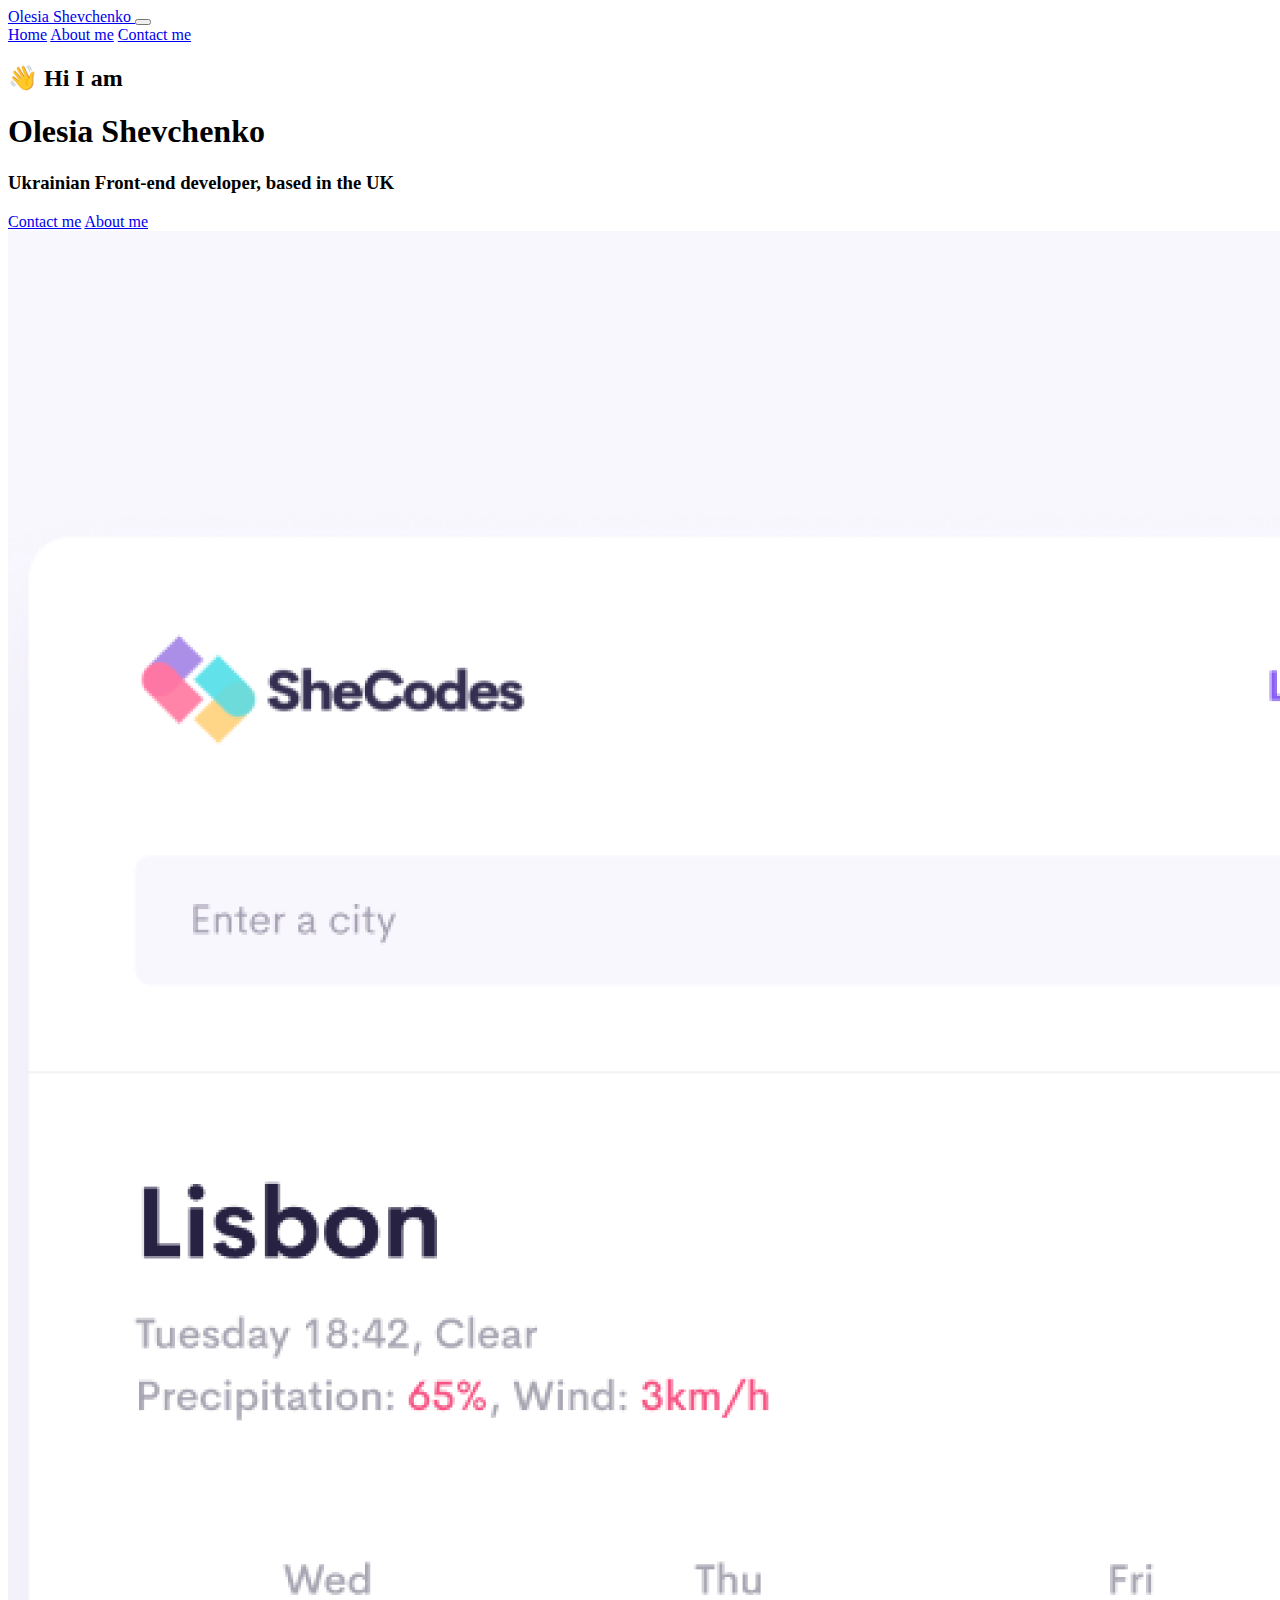
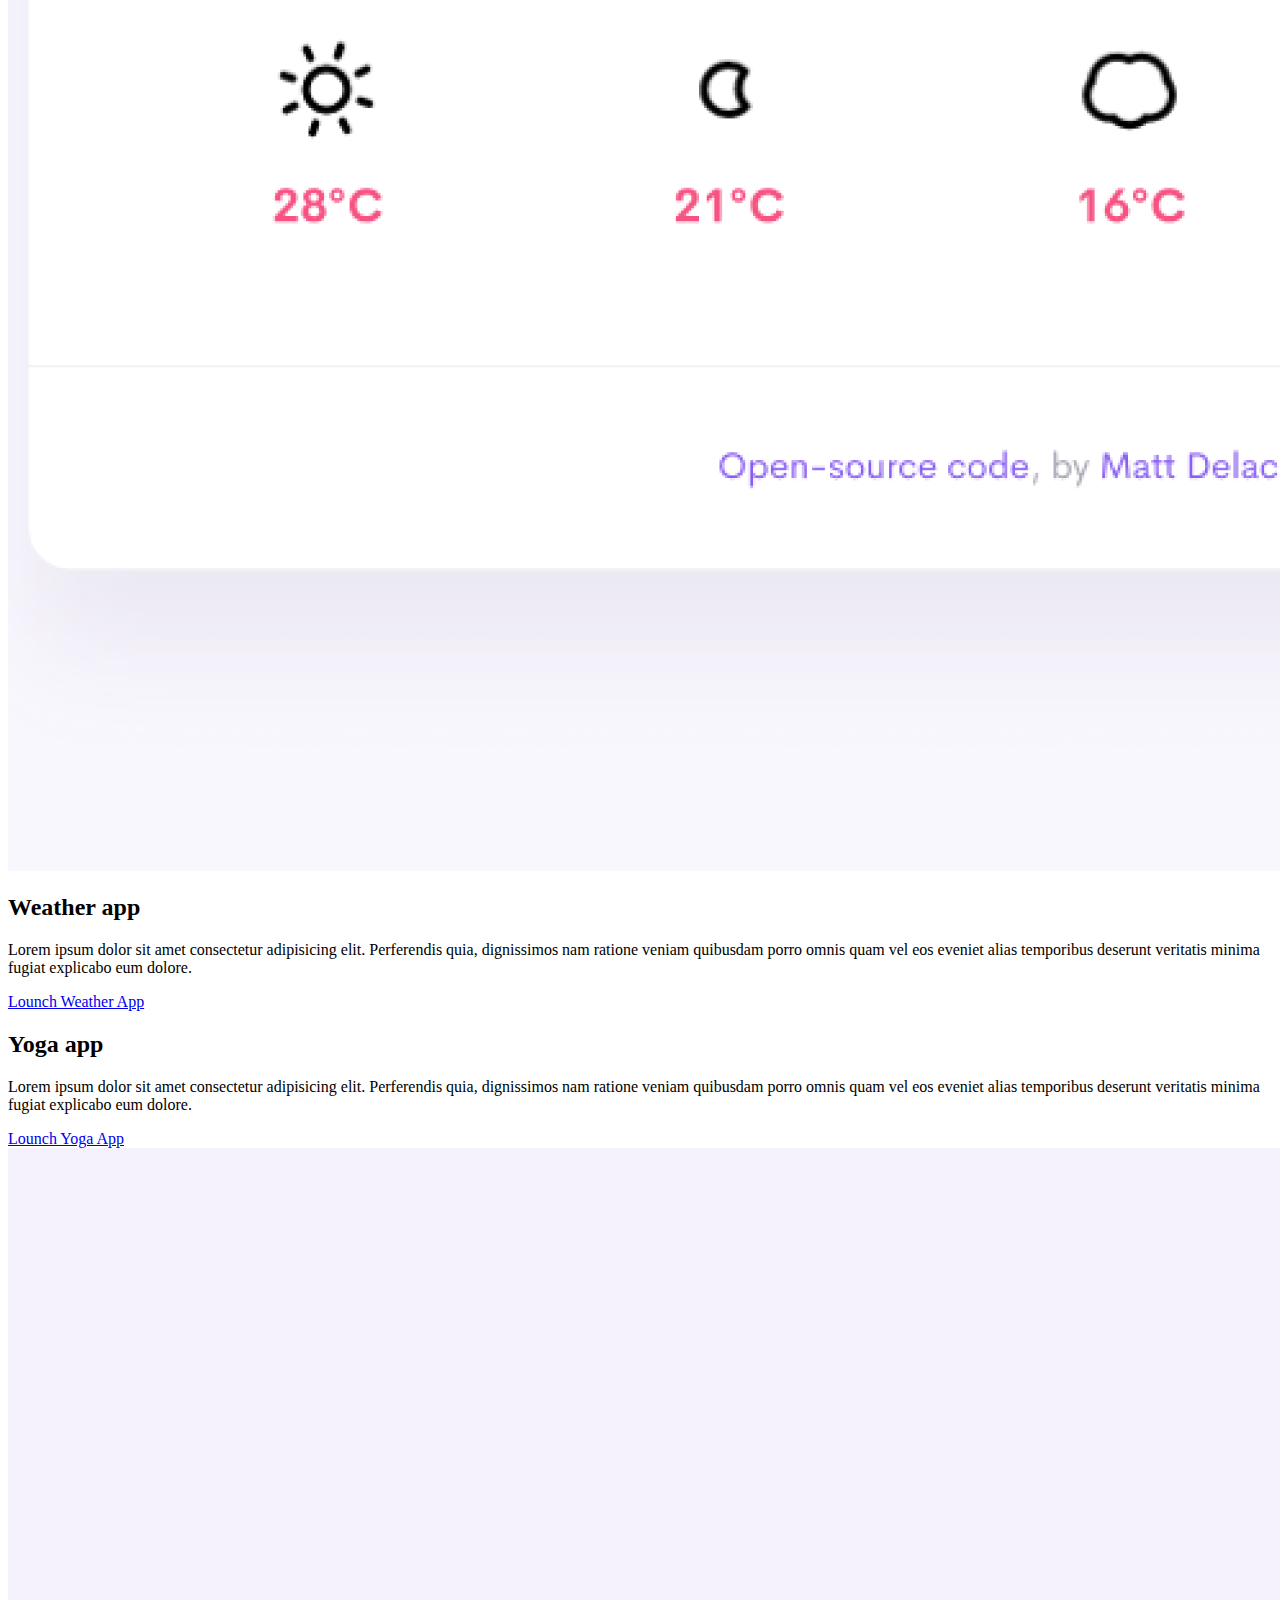
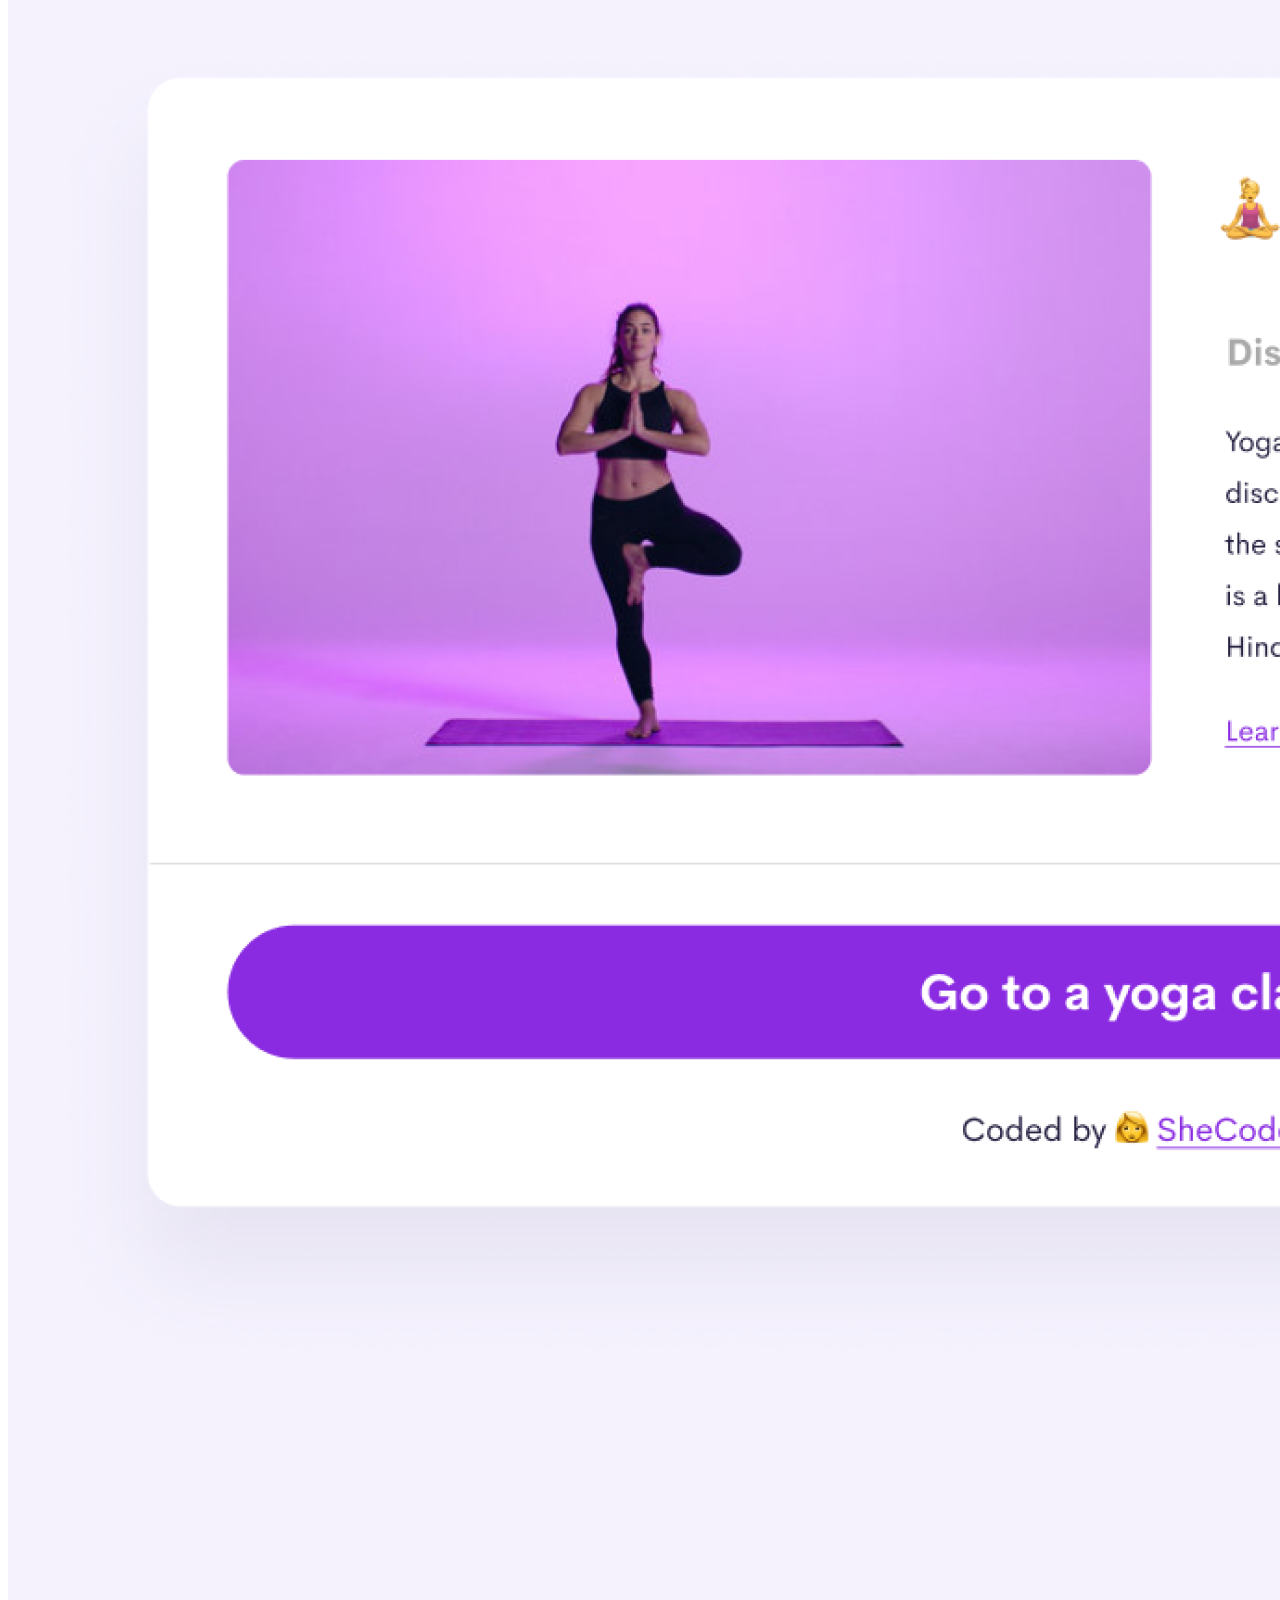
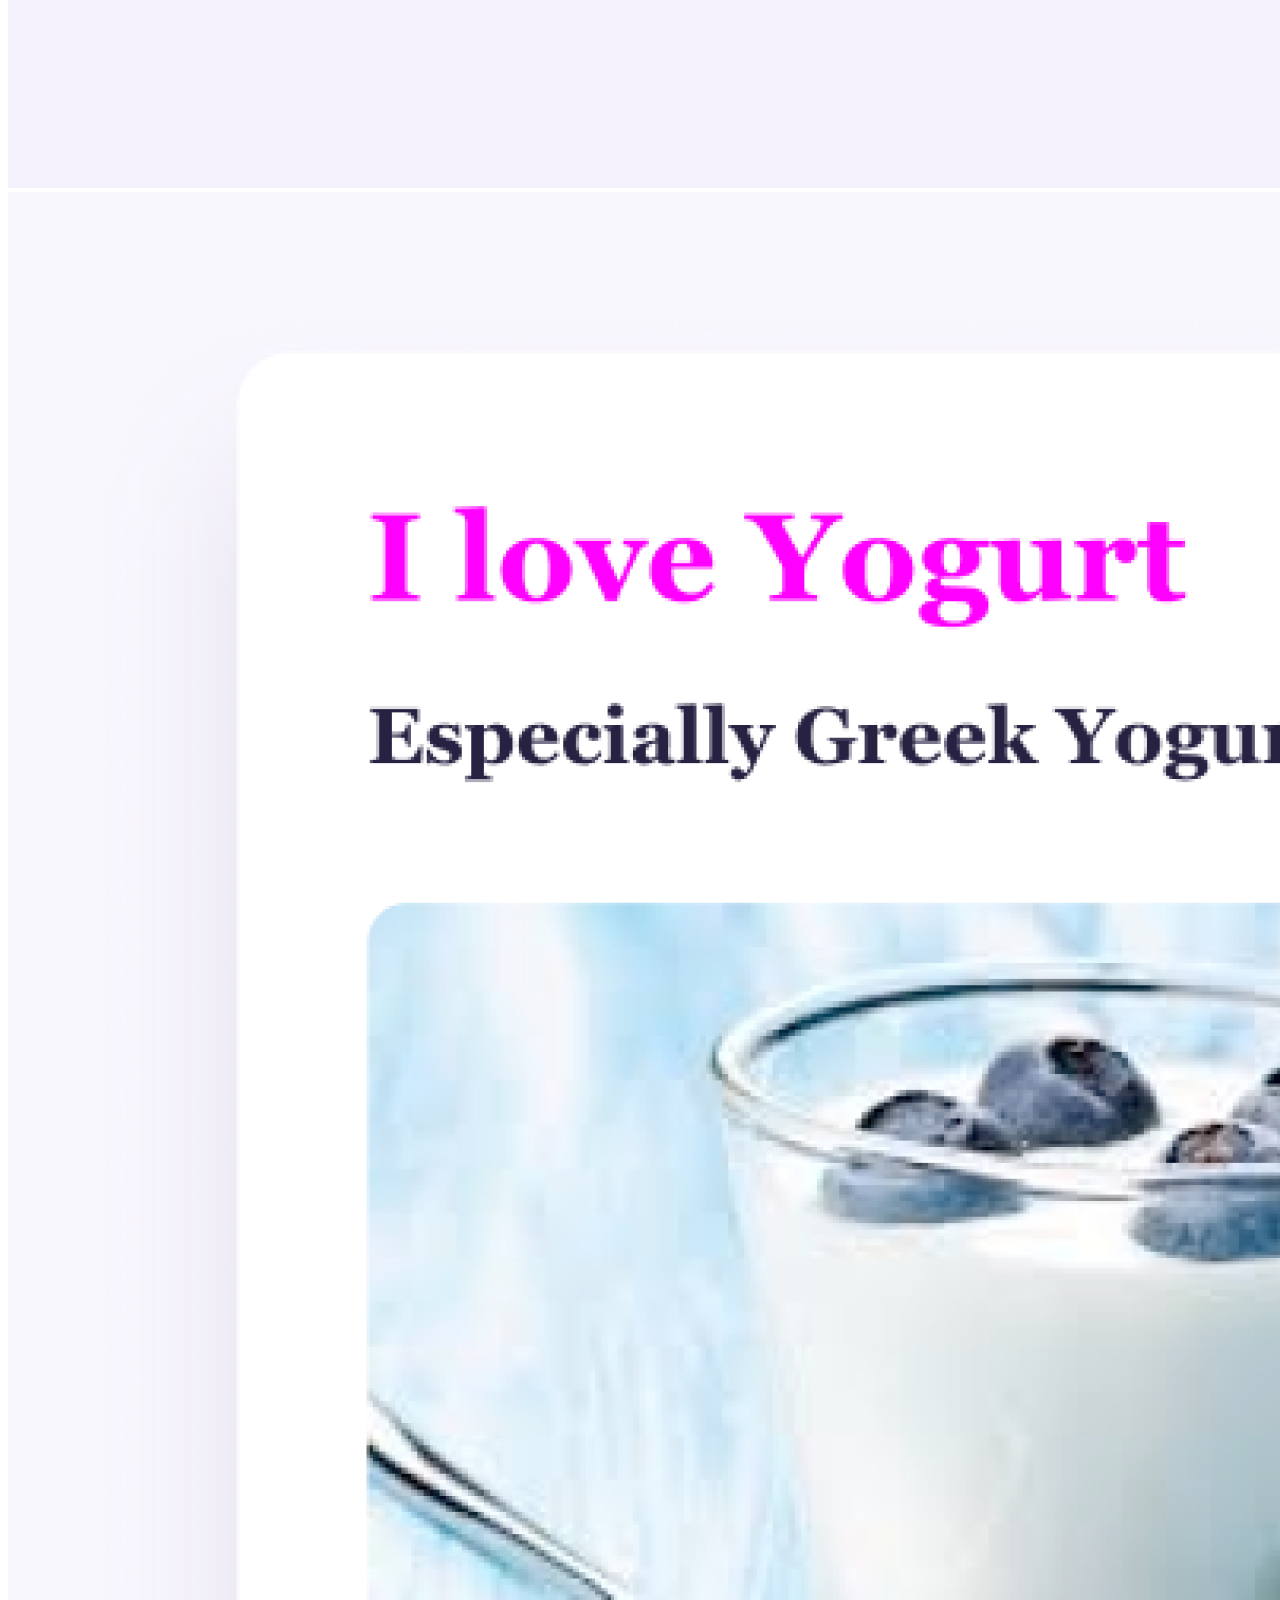
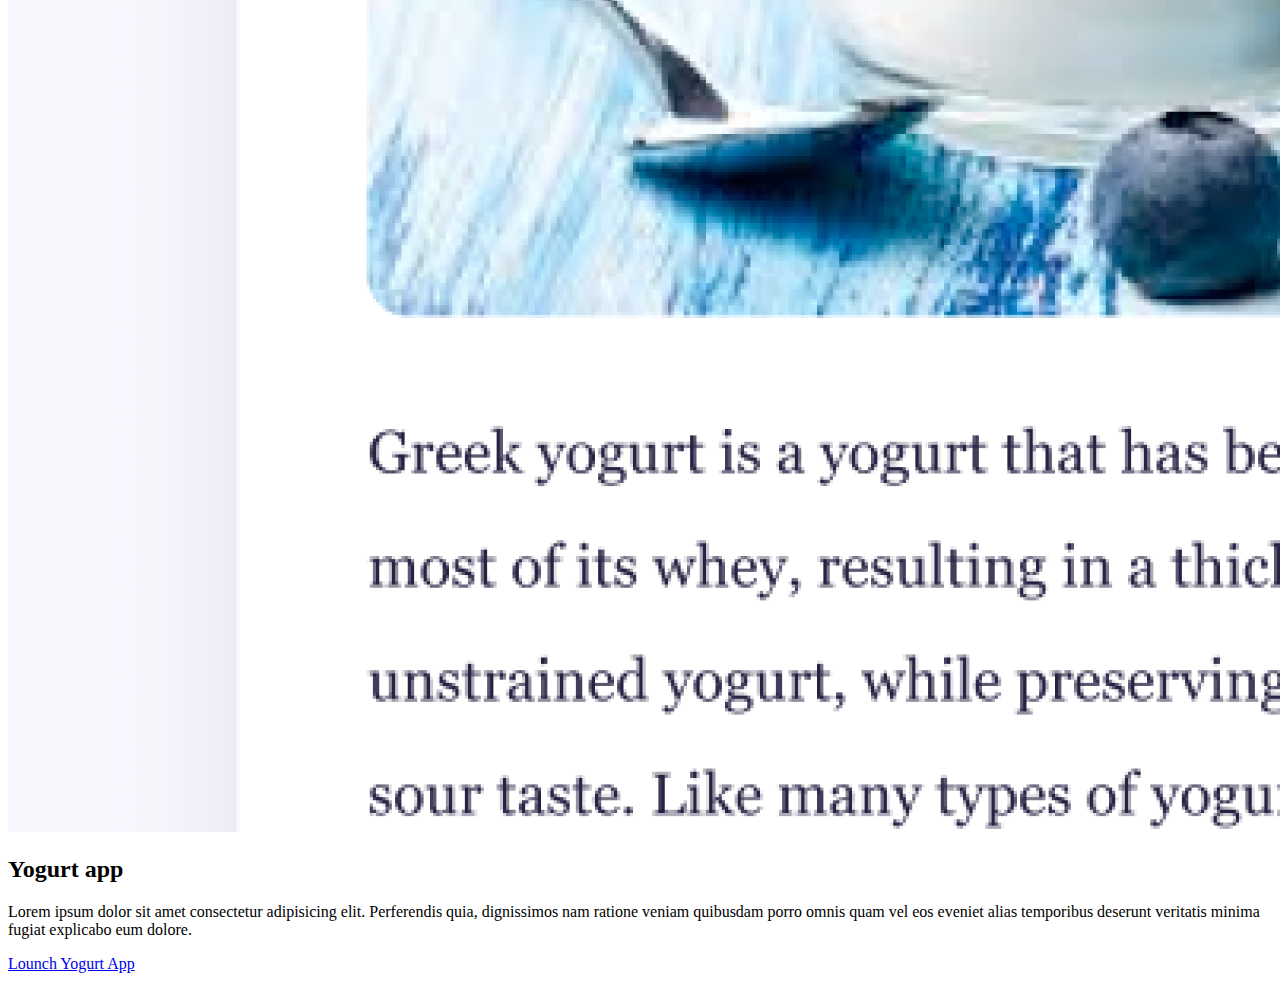
==== index.html @ 9908bea6 "First uploading" ====
<!DOCTYPE html>
<html lang="en">

    <head>
        <meta charset="UTF-8" />
        <meta http-equiv="X-UA-Compatible" content="IE=edge" />
        <meta name="viewport" content="width=device-width, initial-scale=1.0" />
        <link href="https://cdn.jsdelivr.net/npm/bootstrap@5.2.0/dist/css/bootstrap.min.css" rel="stylesheet"
            integrity="sha384-gH2yIJqKdNHPEq0n4Mqa/HGKIhSkIHeL5AyhkYV8i59U5AR6csBvApHHNl/vI1Bx"
            crossorigin="anonymous" />
        <script src="https://cdn.jsdelivr.net/npm/bootstrap@5.2.0/dist/js/bootstrap.bundle.min.js"
            integrity="sha384-A3rJD856KowSb7dwlZdYEkO39Gagi7vIsF0jrRAoQmDKKtQBHUuLZ9AsSv4jD4Xa"
            crossorigin="anonymous"></script>

        <title>Olesia Shevchenko</title>
        <link rel="stylesheet" href="style.css" />
    </head>

    <body>
        <nav class="navbar navbar-expand-lg bg-light fixed-top">
            <div class="container">
                <a class="navbar-brand" href="index.html">
                Olesia Shevchenko
                </a>
                <button class="navbar-toggler" type="button" data-bs-toggle="collapse"
                    data-bs-target="#navbarNavAltMarkup" aria-controls="navbarNavAltMarkup" aria-expanded="false"
                    aria-label="Toggle navigation">
                    <span class="navbar-toggler-icon"></span>
                </button>
                <div class="collapse navbar-collapse" id="navbarNavAltMarkup">
                    <div class="navbar-nav">
                        <a class="nav-link active" aria-current="page" href="index.html">Home</a>
                        <a class="nav-link" href="about.html">About me</a>
                        <a class="nav-link" href="about.html#contact">Contact me</a>
                    </div>
                </div>
            </div>
        </nav>

        <h2>👋 Hi I am</h2>
        <h1>Olesia Shevchenko</h1>
        <h3>Ukrainian Front-end developer, based in the UK</h3>
        <div class="navigation-links mb-5">
            <a href="about.html#contact" class="contact-link">Contact me</a>
            <a href="about.html" class="about-link">About me</a>
        </div>
        <div class="container">
            <div class="row">
            <div class="col-md-6">
                <img src="images/weather.png" class="img-fluid rounded">
            </div>
            <div class="col-md-6">
            <h2 class="mb-3">
                Weather app
            </h2>
            <p>
                Lorem ipsum dolor sit amet consectetur adipisicing elit. Perferendis
                quia, dignissimos nam ratione veniam quibusdam porro omnis quam vel
                eos eveniet alias temporibus deserunt veritatis minima fugiat
                explicabo eum dolore.
            </p>
            <div class="mt-5">
                <a href="#" class="primary-link">Lounch Weather App</a>
            </div>
            </div>
            </div>
            <div class="row mt-5">
                <div class="col-md-6">
                <h2 class="mb-3">
                    Yoga app
                </h2>
                <p>
                    Lorem ipsum dolor sit amet consectetur adipisicing elit. Perferendis
                    quia, dignissimos nam ratione veniam quibusdam porro omnis quam vel
                    eos eveniet alias temporibus deserunt veritatis minima fugiat
                    explicabo eum dolore.
                </p>
                <div class="mt-5 mb-5">
                    <a href="#" class="primary-link">Lounch Yoga App</a>
                </div>
                </div>
                <div class="col-md-6">
                        <img src="images/yoga.png" class="img-fluid rounded">
                </div>
            </div>
            <div class="row mt-5 mb-5">
                <div class="col-md-6">
                    <img src="images/yogurt.png" class="img-fluid rounded">
                </div>
                <div class="col-md-6">
                    <h2 class="mb-3">
                        Yogurt app
                    </h2>
                    <p>
                        Lorem ipsum dolor sit amet consectetur adipisicing elit. Perferendis
                        quia, dignissimos nam ratione veniam quibusdam porro omnis quam vel
                        eos eveniet alias temporibus deserunt veritatis minima fugiat
                        explicabo eum dolore.
                    </p>
                    <div class="mt-5">
                        <a href="#" class="primary-link">Lounch Yogurt App</a>
                    </div>
                </div>
            </div>
        </div>
    </body>

</html>
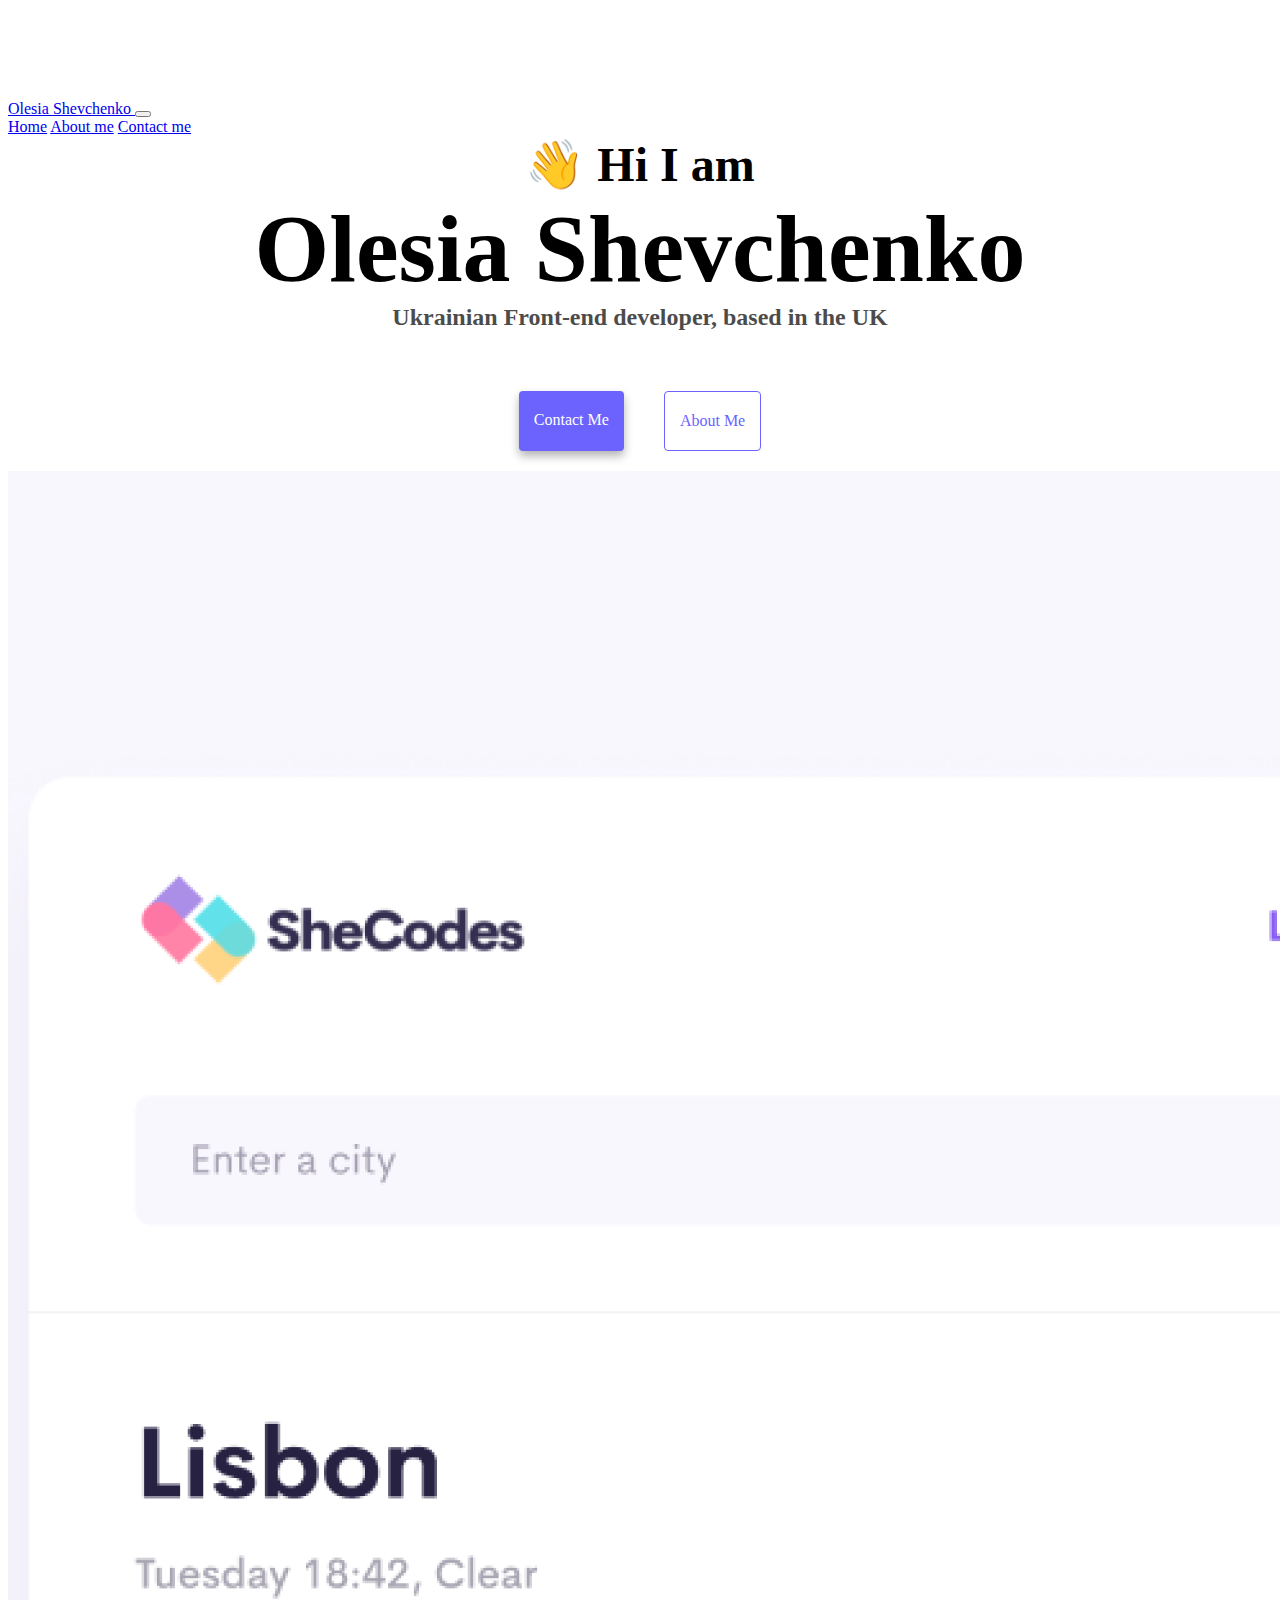
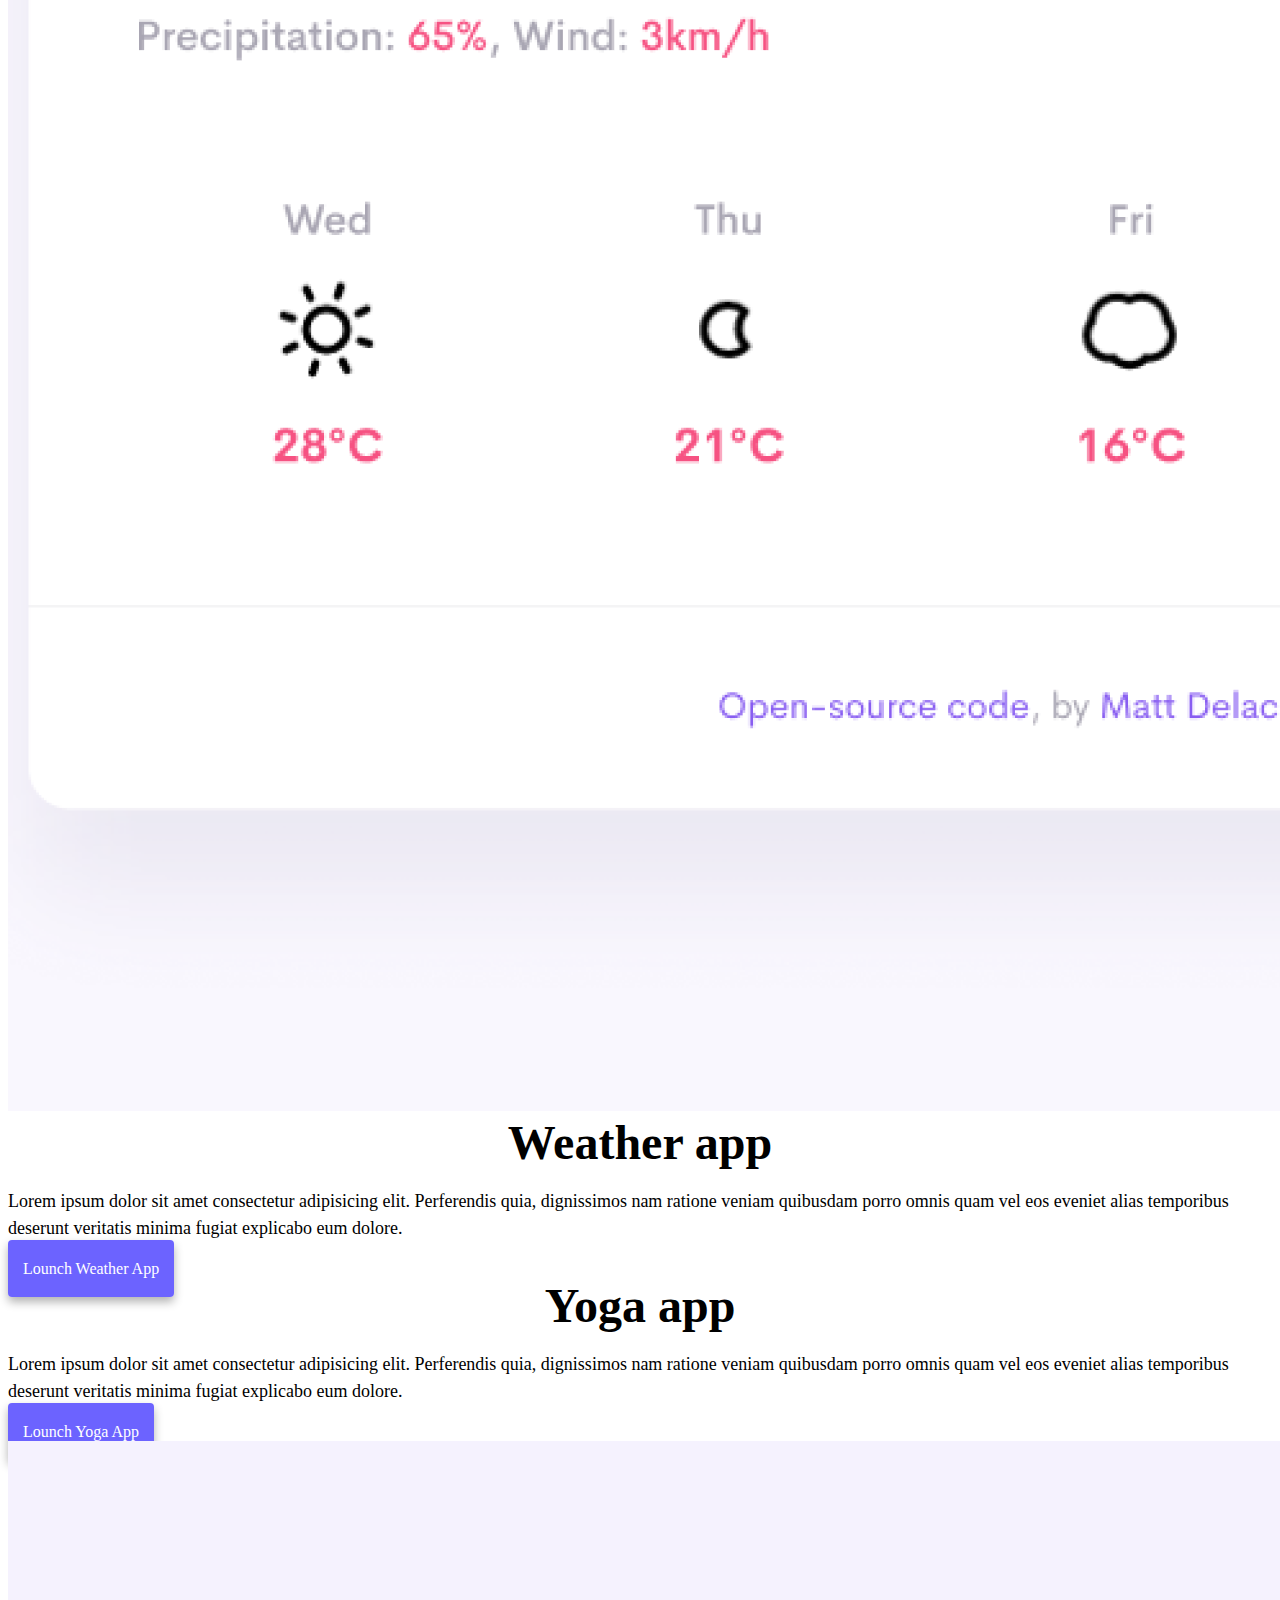
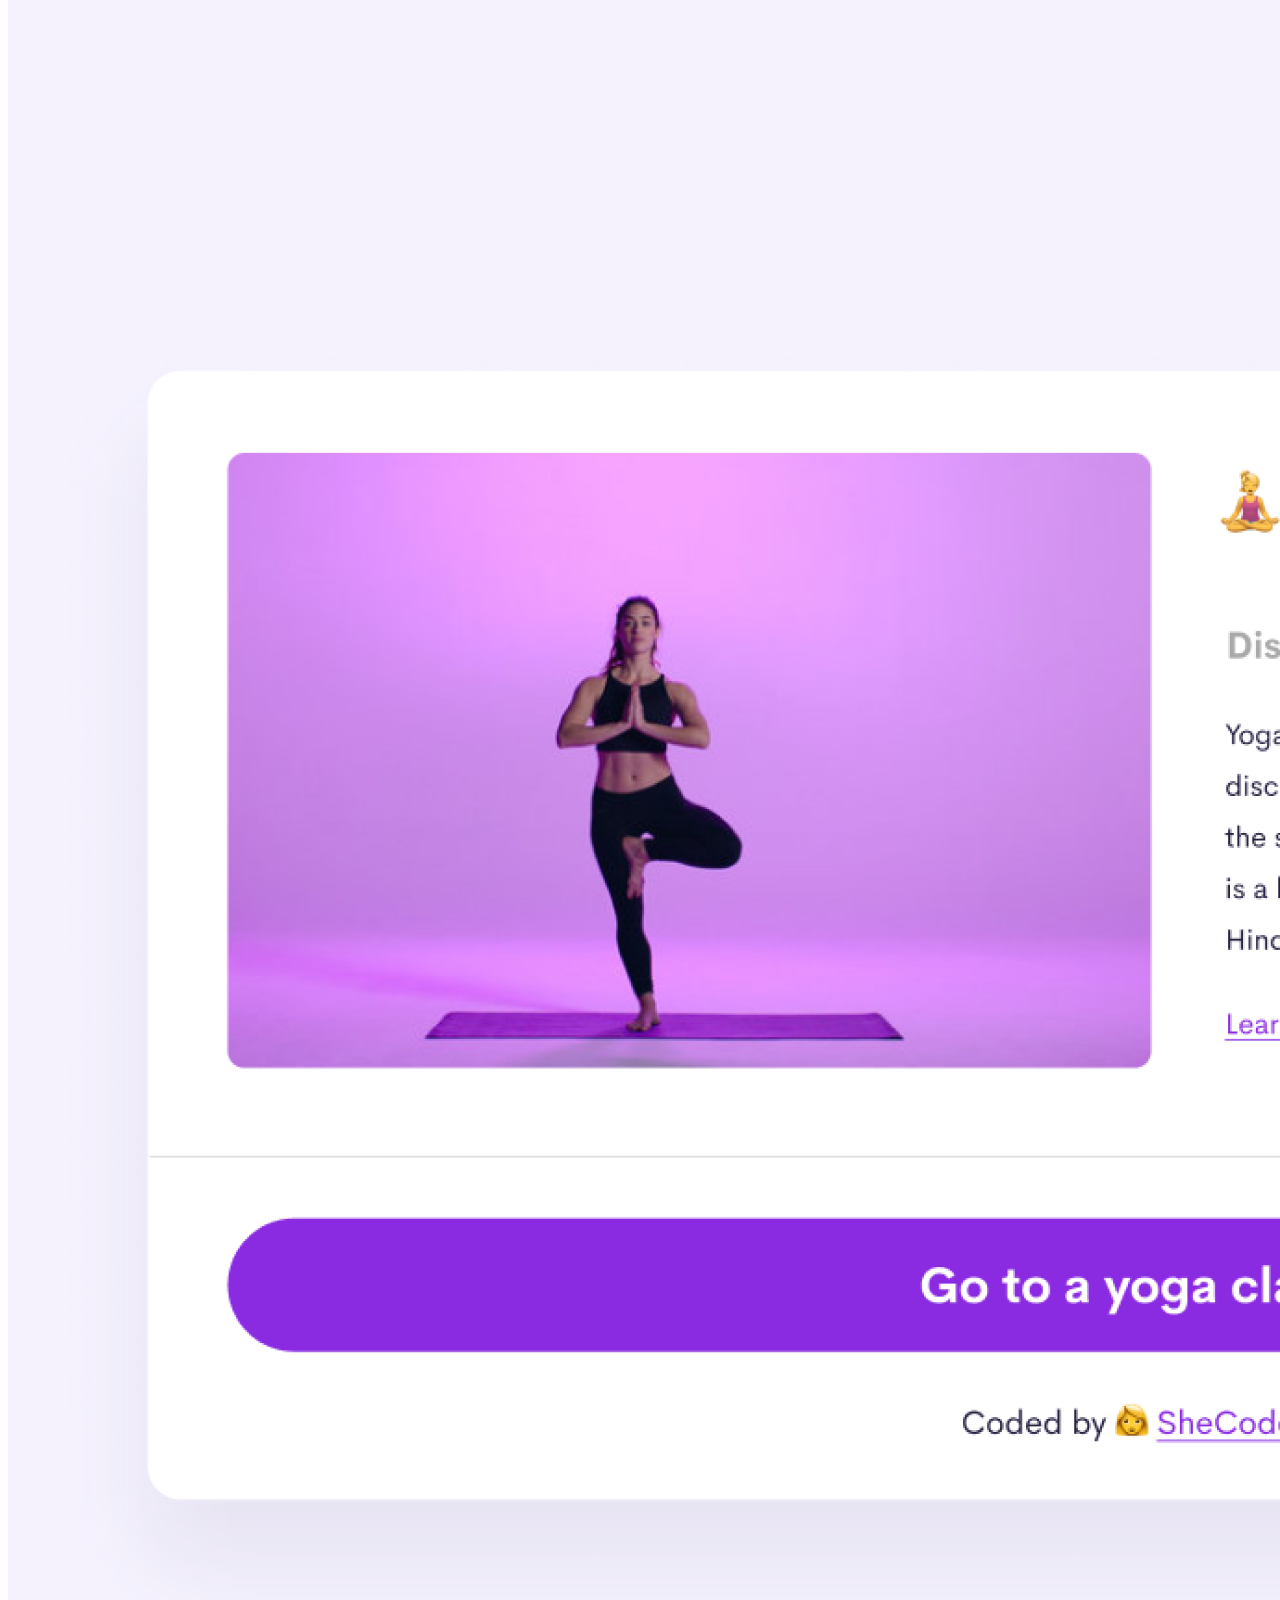
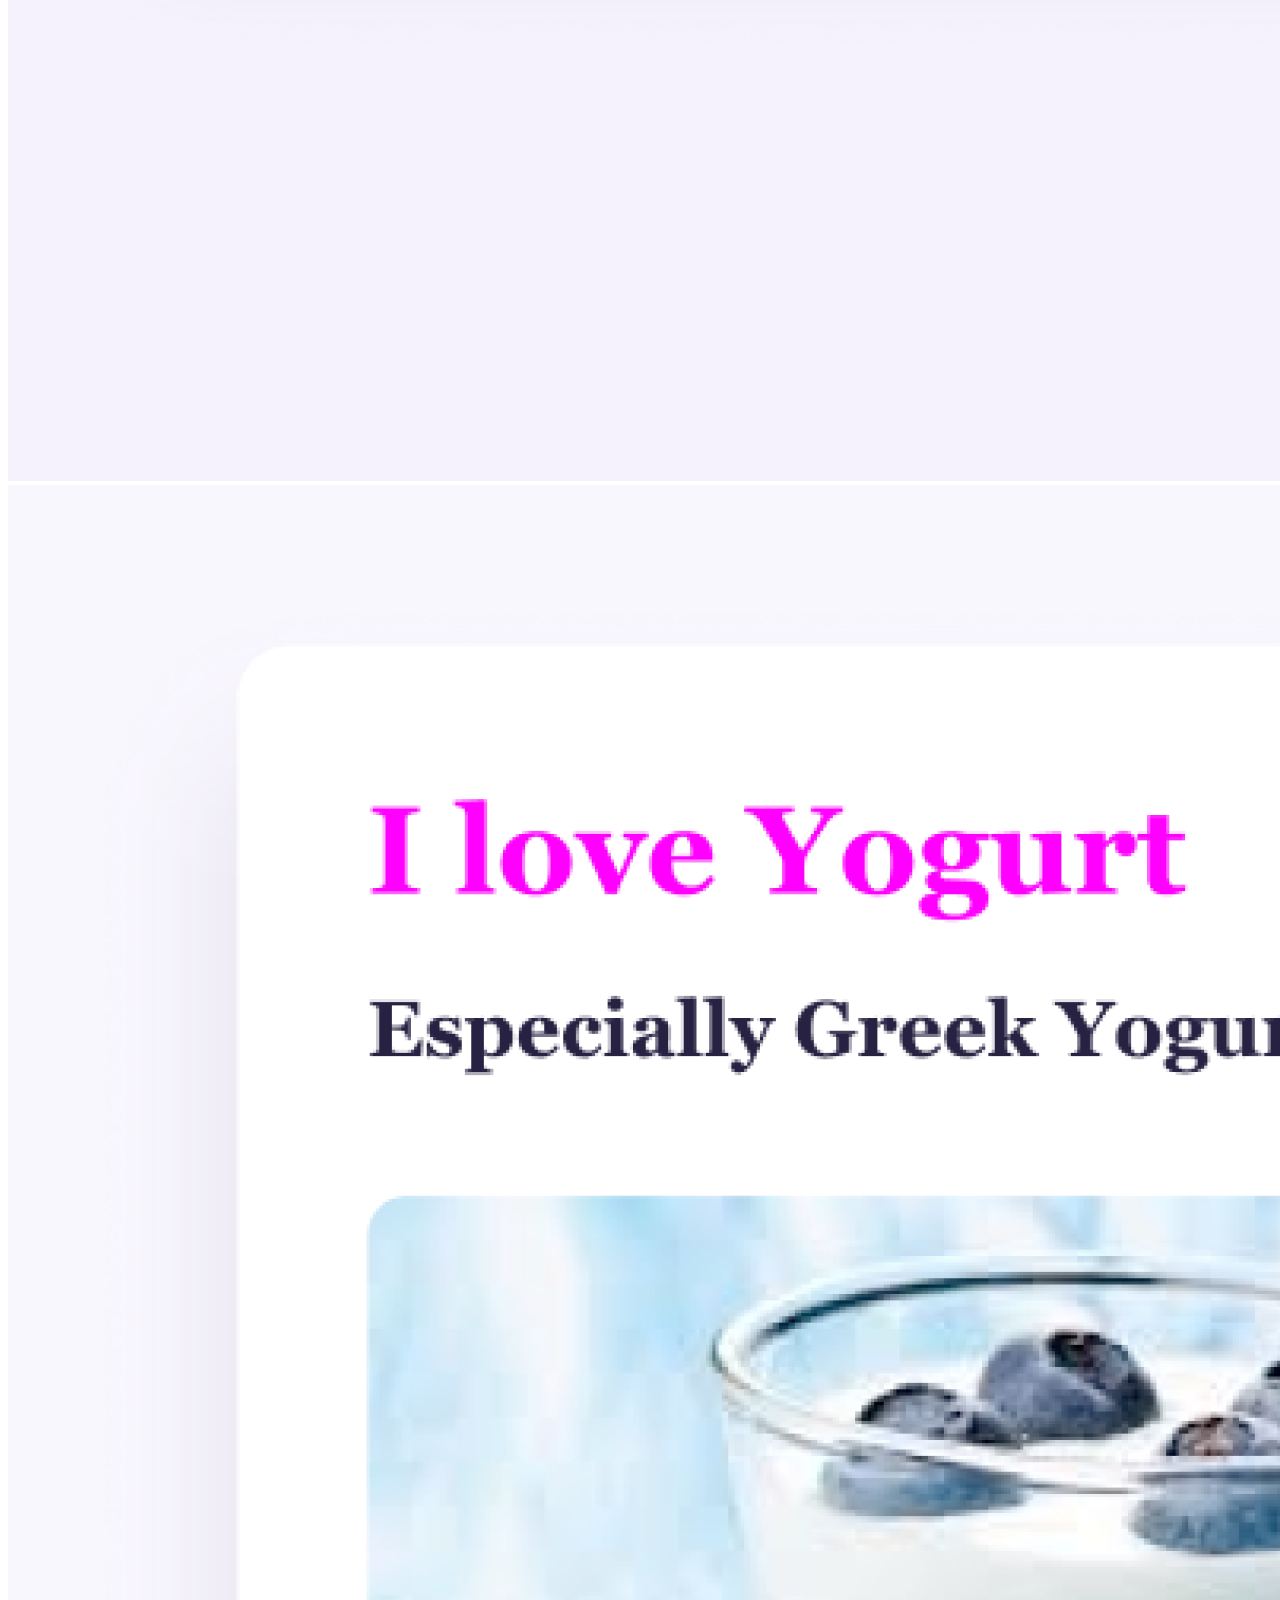
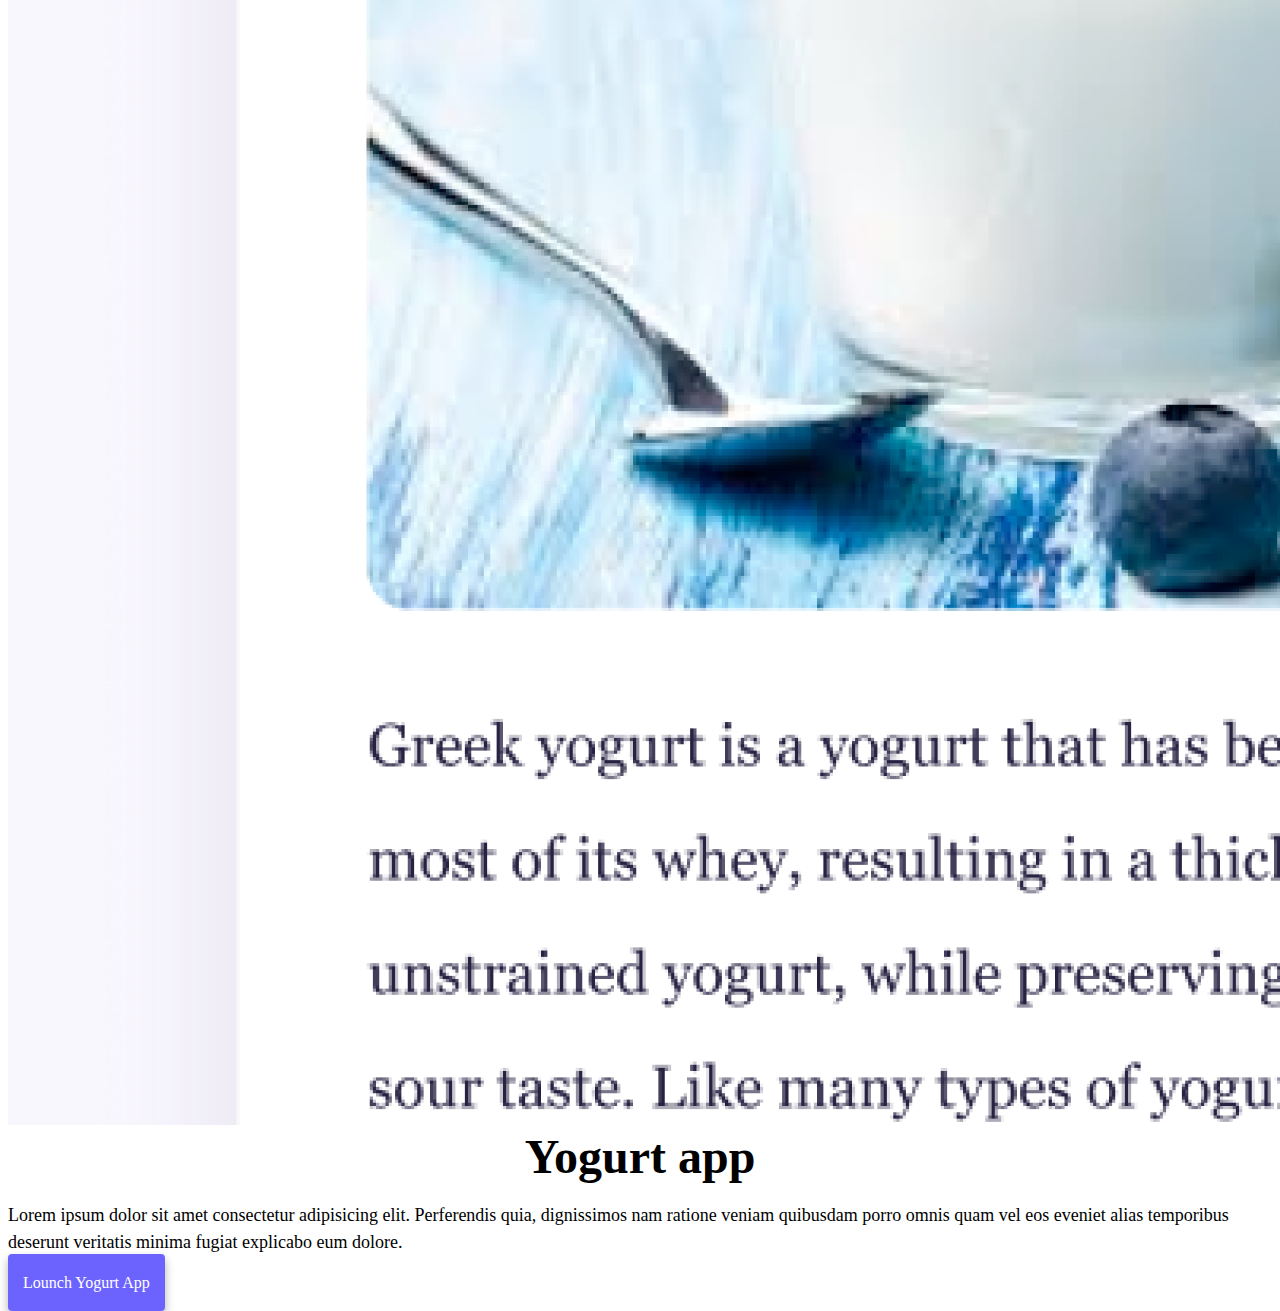
==== commit a9caab57: "Responsive screen index.html" ====
--- a/index.html
+++ b/index.html
@@ -13,7 +13,7 @@
             crossorigin="anonymous"></script>
 
         <title>Olesia Shevchenko</title>
-        <link rel="stylesheet" href="style.css" />
+        <link rel="stylesheet" href="src/style.css" />
     </head>
 
     <body>
@@ -37,7 +37,7 @@
             </div>
         </nav>
 
-        <h2>👋 Hi I am</h2>
+        <h2 class="app-name">👋 Hi I am</h2>
         <h1>Olesia Shevchenko</h1>
         <h3>Ukrainian Front-end developer, based in the UK</h3>
         <div class="navigation-links mb-5">
@@ -47,13 +47,13 @@
         <div class="container">
             <div class="row">
             <div class="col-md-6">
-                <img src="images/weather.png" class="img-fluid rounded">
+                <img src="images/weather.png" class="img-fluid rounded img-app">
             </div>
             <div class="col-md-6">
-            <h2 class="mb-3">
+            <h2 class="mb-3 app-name">
                 Weather app
             </h2>
-            <p>
+            <p class="paragraph">
                 Lorem ipsum dolor sit amet consectetur adipisicing elit. Perferendis
                 quia, dignissimos nam ratione veniam quibusdam porro omnis quam vel
                 eos eveniet alias temporibus deserunt veritatis minima fugiat
@@ -65,11 +65,11 @@
             </div>
             </div>
             <div class="row mt-5">
-                <div class="col-md-6">
-                <h2 class="mb-3">
+                <div class="col-12 col-md-6 ">
+                    <h2 class="mb-3 app-name">
                     Yoga app
                 </h2>
-                <p>
+                <p class="paragraph">
                     Lorem ipsum dolor sit amet consectetur adipisicing elit. Perferendis
                     quia, dignissimos nam ratione veniam quibusdam porro omnis quam vel
                     eos eveniet alias temporibus deserunt veritatis minima fugiat
@@ -79,19 +79,19 @@
                     <a href="#" class="primary-link">Lounch Yoga App</a>
                 </div>
                 </div>
-                <div class="col-md-6">
-                        <img src="images/yoga.png" class="img-fluid rounded">
+                <div class="col-12 col-md-6">
+                    <img src="images/yoga.png" class="img-fluid rounded img-app">
                 </div>
             </div>
             <div class="row mt-5 mb-5">
-                <div class="col-md-6">
-                    <img src="images/yogurt.png" class="img-fluid rounded">
+                <div class="col-12 col-sm-6">
+                    <img src="images/yogurt.png" class="img-fluid rounded img-app">
                 </div>
-                <div class="col-md-6">
-                    <h2 class="mb-3">
+                <div class="col-12 col-md-6">
+                    <h2 class="mb-3 app-name">
                         Yogurt app
                     </h2>
-                    <p>
+                    <p class="paragraph">
                         Lorem ipsum dolor sit amet consectetur adipisicing elit. Perferendis
                         quia, dignissimos nam ratione veniam quibusdam porro omnis quam vel
                         eos eveniet alias temporibus deserunt veritatis minima fugiat
--- a/src/style.css
+++ b/src/style.css
@@ -0,0 +1,112 @@
+:root {
+  --primary-color: #6c63ff;
+  --secondary-color: #f5f2fe;
+  --box-shadow: 0 5px 10px rgba(0, 0, 0, 0.3);
+}
+
+body {
+margin-top: 100px
+}
+
+h1,
+h2,
+h3 {
+  text-align: center;
+  margin: 0;
+}
+
+h1 {
+  font-size: 96px;
+}
+
+h2 {
+  font-size: 48px;
+}
+
+h3 {
+  font-size: 24px;
+  opacity: 0.7;
+}
+p{
+      font-size: 18px;
+    line-height: 1.5;
+}
+
+.navigation-links {
+  display: flex;
+  margin-top: 40px;
+  justify-content: center;
+}
+
+.navigation-links a {
+  margin: 20px;
+  border-radius: 4px;
+  padding: 20px 15px;
+  text-decoration: none;
+  text-transform: capitalize;
+}
+
+.contact-link {
+  background: var(--primary-color);
+  box-shadow: var(--box-shadow);
+  color: white;
+}
+
+.about-link {
+  color: var(--primary-color);
+  border: 1px solid var(--primary-color);
+}
+
+.homepage-link {
+  color: var(--primary-color);
+  text-align: center;
+  display: block;
+}
+
+.about-paragraphs {
+  display: flex;
+  margin: 30px 0;
+}
+.email-link {
+  display: flex;
+  justify-content: center;
+  color: var(--primary-color);
+  font-size: 28px;
+  text-decoration: none;
+}
+
+.email-link:hover {
+  text-decoration: underline;
+}
+.primary-link{
+  border-radius: 4px;
+    padding: 20px 15px;
+    text-decoration: none;
+    text-transform: capitalize;
+    background: var(--primary-color);
+    box-shadow: var(--box-shadow);
+    color: white;
+}
+@media (max-width: 765px){
+  .img-app{
+    display: none;
+  }
+  .primary-link {
+    display: flex;
+    justify-content: center;
+  }
+  .app-name{
+    display: flex;
+    justify-content: center;
+    font-size: 30px;
+
+  }
+  .paragraph{
+    text-align: center;
+  }
+}
+@media (max-width: 600px){
+  h1{
+    font-size: 28px;
+  }
+}
